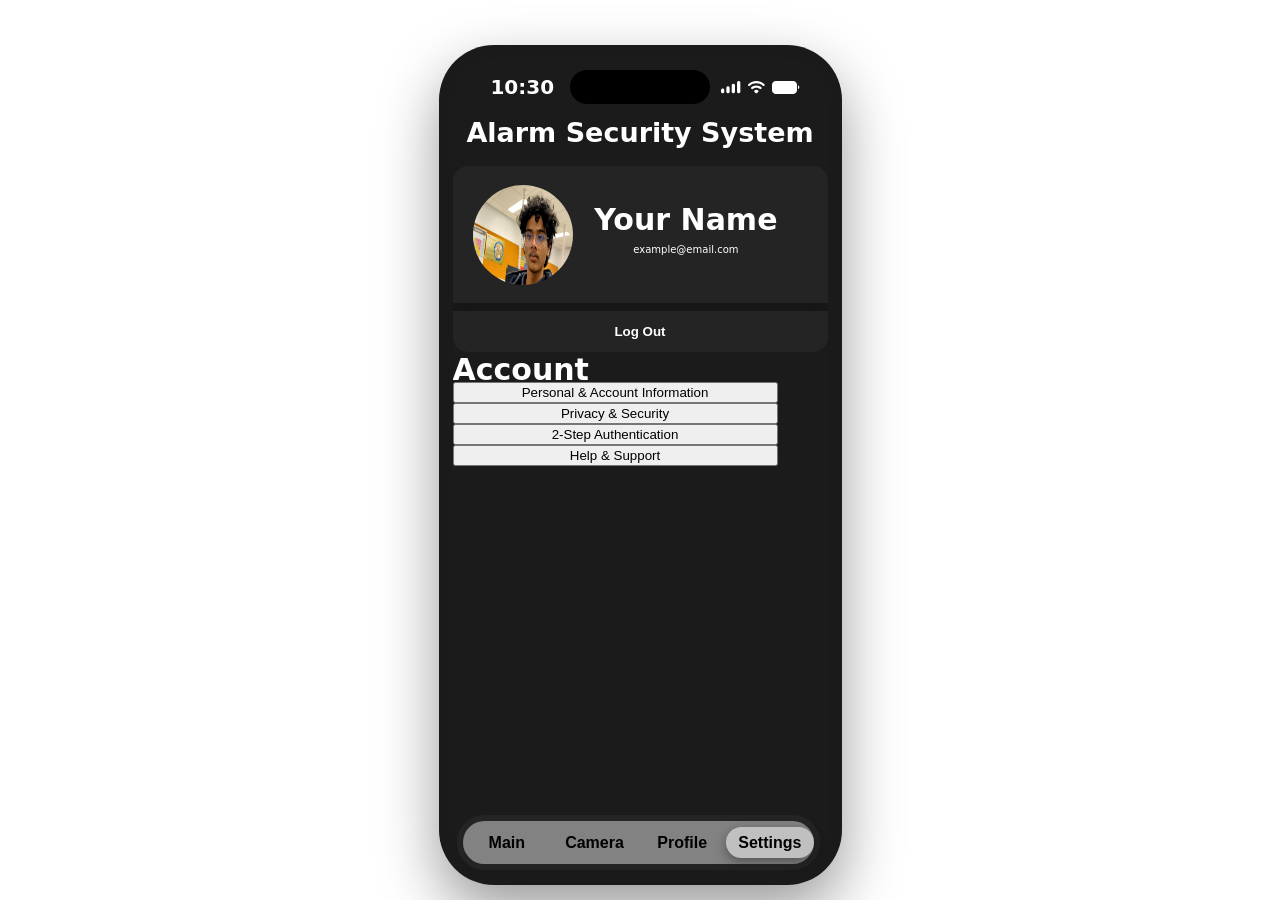
==== settings.html @ 66d37691 "this is some changes for the account thing" ====
<!DOCTYPE html>
<html lang="en">
    <title>Alarm Security System: settings</title>
    <link rel="stylesheet" href="settingsStyle.css">
<head>
    <meta charset="UTF-8">
    <meta name="viewport" content="width=device-width, initial-scale=1.0">
    <title>Settings</title>
</head>
<body>
    <div class="phoneFrame">
        <div class="pageContainer">
            <div class="notch"></div>
            <div class="statusBas">
                <span style="margin-left: 1.1vh">10:30</span>
                <div class="levelBar">
                    <img src="Icons/CellularConnection.svg" alt="CelluarIcon">
                    <img src="Icons/Wifi.svg" alt="WifiIcon">
                    <img src="Icons/Battery.svg" alt="batteryIcon">
                </div>
            </div>
            <h1 class="headerText">Alarm Security System</h1>

            
                
            <div class="ProfileContainer">
                <div class="ProfileImageBar">
                    <img class="profilePicture" src="dataBase/Adwaut.jpg" alt="">

                    <div class="profileTextContainer">
                        <span class="nameText">Your Name</span>
                        <span class="emailText">example@email.com</span>
                    </div>
                </div>

                <div class="Setting_User_Details_Frame">
                    <button class="logOutButton"><span class="logOutText">Log Out</span></button>
                </div>
            </div>

            <div class="AccountContainer" >
                <span class="accountText">Account</span>
                <button class="personal\&AccountInformation"><span>Personal & Account Information</span></button>
                <button class="privacy\&Security"><span>Privacy & Security</span></button>
                <button class="2-StepAuthentication"><span>2-Step Authentication</span></button>
                <button class="Help\&Support"><span>Help & Support</span></button>
            </div>
            

            
        </div>

        <div class="bottemBar">
            <button class="navButton" id="index">Main</button>
            <button class="navButton" id="camera">Camera</button>
            <button class="navButton" id="profile">Profile</button>
            <button class="navButton active" id="settings">Settings</button>
        </div>
    </div>

    
</body>

<script src="script.js"></script>
<script src="tabBar.js"></script>
</html>
---- settingsStyle.css ----
body {
    font-family: system-ui, -apple-system, BlinkMacSystemFont, 'Segoe UI', Roboto, Oxygen, Ubuntu, Cantarell, 'Open Sans', 'Helvetica Neue', sans-serif;
}


.pageContainer {
    background-color: #1f1f1f49;
    min-height: 100%;
    height: 100%;
    width: 100%;
    border-radius: 40px;
    box-sizing: border-box;

    /* 1. Allows content to scroll vertically when it overflows */
    overflow-y: auto;
    overflow-x: hidden; 
}

.pageContainer::-webkit-scrollbar {
    display: none;
}

.headerText {
    color: white;
    text-align: center;
    font-size: 3vh;
    text-wrap-style: auto;
   
}

.phoneFrame {
    width: 375px;
    height: 812px;
    background: #1a1a1a;
    border-radius: 55px;
    padding: 14px;
    box-shadow: 0 25px 60px rgba(0,0,0,0.4);
    position: relative;
    margin-left: auto;
    margin-right: auto;
    margin-top: 5vh;
}

.notch {
    position: absolute;
    top: 25px;
    left: 50%;
    transform: translateX(-50%);
    width: 140px;
    height: 34px;
    background: #000;
    border-radius: 20px;
    z-index: 10;
}

.statusBas {
    display: flex;
    justify-content: space-between;
    align-items: center;
    padding: 16px 28px 0;
    color: white;
    font-size: 20px;
    font-weight: 600;
    font-family: system-ui, -apple-system, BlinkMacSystemFont, 'Segoe UI', Roboto, Oxygen, Ubuntu, Cantarell, 'Open Sans', 'Helvetica Neue', sans-serif;
}



.bottemBar {
    position: absolute;
    bottom: 15px;        /* REQUIRED: Tells sticky WHERE to pin to the bottom */
    z-index: 100;

    width: 90%;
    height: 55px;
    background-color: #828282;
    border-radius: 50px;
    border: 0.7vh solid #242424;
    box-sizing: border-box;

    margin-left: 0.5vh;
    margin-right: auto;

    display: flex;
    justify-content: space-around;
    align-items: center;
}

.navButton {
    width: 100%;
    text-align: center;
    height: 70%;
    border-radius: 20px;
    background: transparent;
    border-width: 0px;
    font-weight: 550;
    font-size: medium;
}

.bottemBar .navButton:hover {
    background-color: #ffffff80;
}

.bottemBar .navButton.active {
    background-color: #ffffff80;
    box-shadow: 0 4px 12px rgba(12, 12, 12, 0.4);
}

.ProfileContainer {
    width: 100%;
    display: flex;
    justify-content: center;
    align-items: center;
    flex-direction: column;
    gap: 8px;
    border-radius: 15px;
    overflow: hidden;
}

.ProfileImageBar{
    width: 100%;
    height: 137px;
    background-color: #242424;
    border-width: 0px;
    text-align: center;
    line-height: 100px;
    display: flex;
    flex-direction: row;
    justify-items: center;
    box-shadow: 0 4px 12px rgba(12, 12, 12, 0.4);
}

.Setting_User_Details_Frame {
    width: 100%;
    height: 41px;
    background-color: #242424;
    border-radius: 0px;
    border-width: 0px;
    text-align: center;
    line-height: 100px;
    box-shadow: 0 4px 12px rgba(12, 12, 12, 0.4);
}

.profileTextContainer {
    display: flex;
    flex-direction: column;
    align-items: center;
    justify-content: center;
    height: 100%;
    overflow: hidden;
    margin-right: 50px;

}

.profilePicture {
    display: block;
    width: 100px;
    height: 100px;
    border-radius: 100%;
    margin-left: auto;
    margin-right: auto;
    margin-top: auto;
    margin-bottom: auto;
}

.profileTextContainer .nameText {
      display: inline;
    font-size: 30px;
    box-sizing: border-box;
    color: white;
    margin-bottom: 0px;
    height: 30px;
    font-weight: bold;
}

.profileTextContainer .emailText {
    display: inline;
    font-size: 10px;
    box-sizing: border-box;
    color: white;
    
}

.logOutButton {
    display: block;
    height: 100%;
    width: 50%;
    margin: auto auto auto auto;
    color: rgb(255, 255, 255);
    background-color: #242424;
    border-width: 0px;
    font-weight: bold;
}

.AccountContainer {
    display: flex;
    flex-direction: column;
    align-items: left;
    justify-content: left;
    height: 100%;
    overflow: hidden;
    margin-right: 50px;
}

.accountText {
    display: inline;
    font-size: 30px;
    box-sizing: border-box;
    color: white;
    margin-bottom: 0px;
    height: 30px;
    font-weight: bold;
}

.accountContainer .personal\&AccountInformation, {
    display: block;
    height: 100%;
    width: 50%;
    margin: auto auto auto auto;
    color: rgb(255, 255, 255);
    background-color: #242424;
    border-width: 0px;
    font-weight: bold;
}
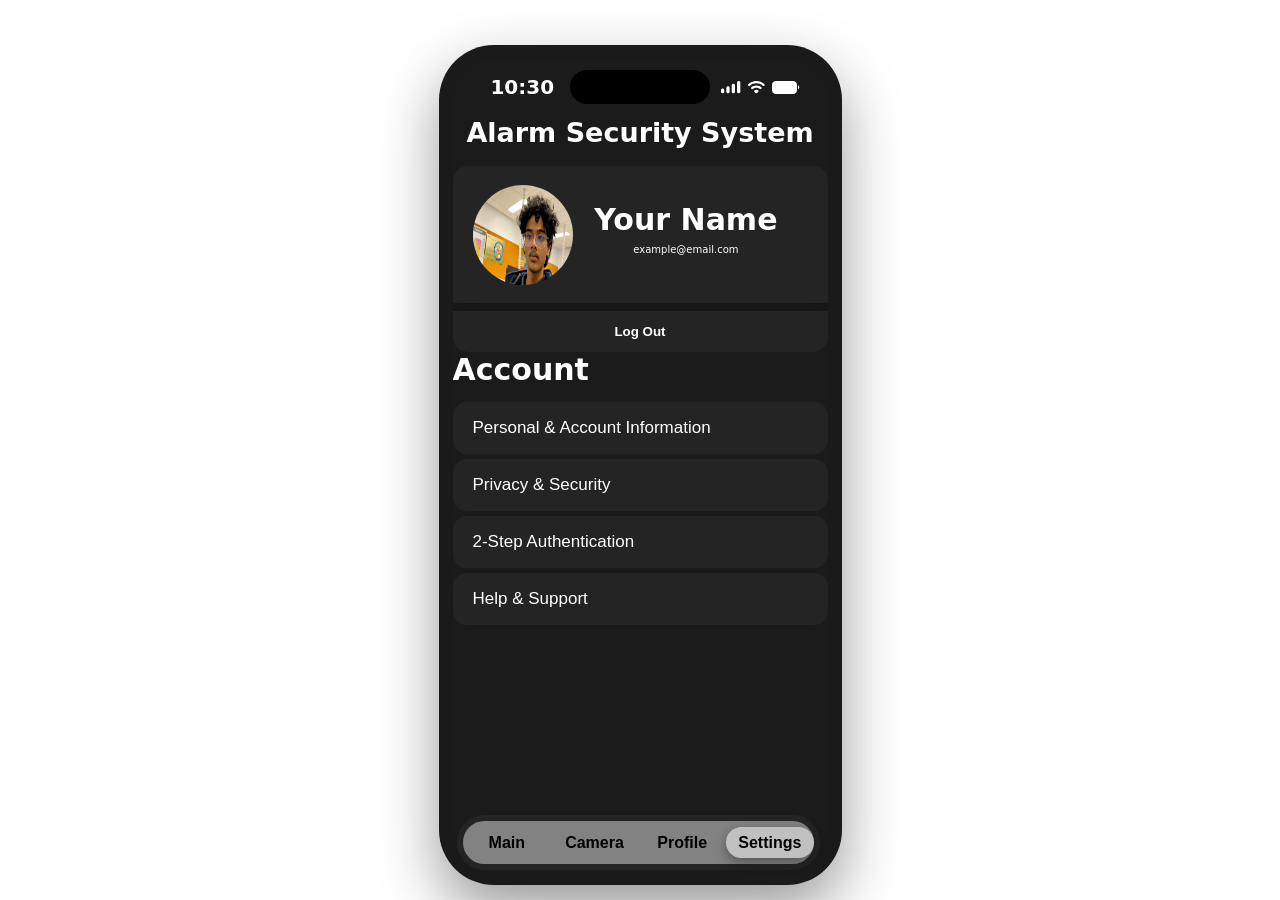
==== commit 56eaa806: "Merge branch 'secoundary' of https://github.com/SwampVoid/SAT-1 into secoundary" ====
--- a/settings.html
+++ b/settings.html
@@ -34,7 +34,7 @@
                 </div>
 
                 <div class="Setting_User_Details_Frame">
-                    <button class="logOutButton"><span class="logOutText">Log Out</span></button>
+                    <button class="logOutButton" id="logOutButton"><span class="logOutText">Log Out</span></button>
                 </div>
             </div>
 
@@ -61,6 +61,6 @@
     
 </body>
 
-<script src="script.js"></script>
+<script src="settingsPage.js"></script>
 <script src="tabBar.js"></script>
 </html>
--- a/settingsStyle.css
+++ b/settingsStyle.css
@@ -164,7 +164,7 @@
 }
 
 .profileTextContainer .nameText {
-      display: inline;
+    display: inline;
     font-size: 30px;
     box-sizing: border-box;
     color: white;
@@ -196,10 +196,12 @@
     display: flex;
     flex-direction: column;
     align-items: left;
-    justify-content: left;
-    height: 100%;
+    justify-content: start;
+    height: 100%;
+    Width: 100%;
     overflow: hidden;
     margin-right: 50px;
+    border-radius: 20px;
 }
 
 .accountText {
@@ -210,15 +212,23 @@
     margin-bottom: 0px;
     height: 30px;
     font-weight: bold;
-}
-
-.accountContainer .personal\&AccountInformation, {
+    margin-bottom: 20px;
+    border-radius: 20px;
+}
+
+.AccountContainer button {
     display: block;
-    height: 100%;
-    width: 50%;
-    margin: auto auto auto auto;
-    color: rgb(255, 255, 255);
-    background-color: #242424;
-    border-width: 0px;
-    font-weight: bold;
+    size: 90%;
+    width: 100%;
+    padding: 16px 20px;
+    margin: 0;
+    color: white;
+    background-color: #242424;
+    border: none;
+    border-radius: 14px;
+    font-weight: normal;
+    font-size: 17px;
+    text-align: left;
+    cursor: pointer;
+    margin-bottom: 5px;
 }
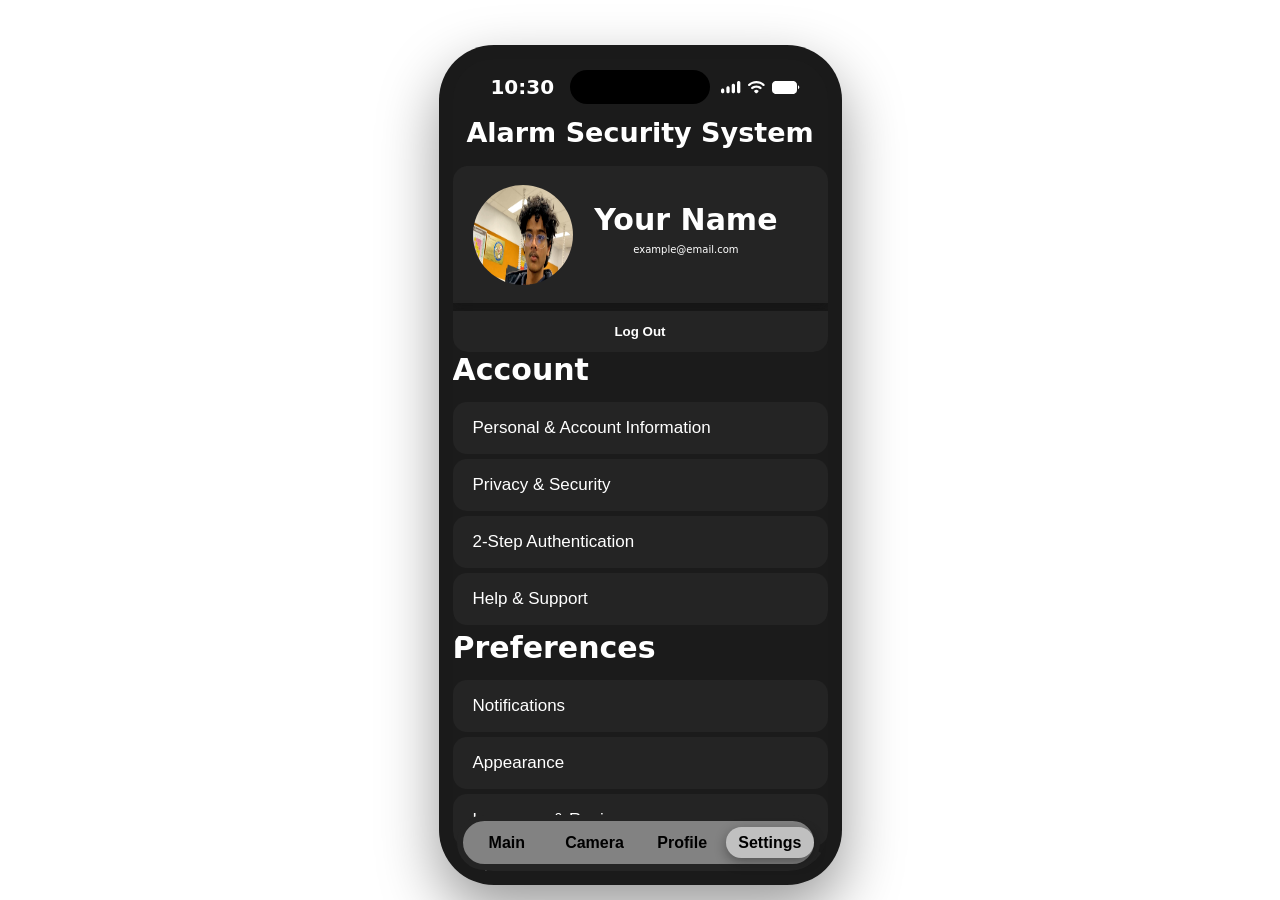
==== commit d9b0edd0: "wsfd" ====
--- a/settings.html
+++ b/settings.html
@@ -45,6 +45,16 @@
                 <button class="2-StepAuthentication"><span>2-Step Authentication</span></button>
                 <button class="Help\&Support"><span>Help & Support</span></button>
             </div>
+
+            <div class="PreferencesContainer" >
+                <span class="PreferencesText">Preferences</span>
+                <button class="Notifications"><span>Notifications</span></button>
+                <button class="Appearance"><span>Appearance</span></button>
+                <button class="Language&Region"><span>Language & Region</span></button>
+                <button class="Shortcuts"><span>Shortcuts</span></button>
+                <button class="Location"><span>Location</span></button>
+                <button class="AdjustCamera"><span>Adjust Camera</span></button>
+            </div>
             
 
             
--- a/settingsStyle.css
+++ b/settingsStyle.css
@@ -164,7 +164,7 @@
 }
 
 .profileTextContainer .nameText {
-    display: inline;
+      display: inline;
     font-size: 30px;
     box-sizing: border-box;
     color: white;
@@ -197,7 +197,6 @@
     flex-direction: column;
     align-items: left;
     justify-content: start;
-    height: 100%;
     Width: 100%;
     overflow: hidden;
     margin-right: 50px;
@@ -218,7 +217,44 @@
 
 .AccountContainer button {
     display: block;
-    size: 90%;
+    width: 100%;
+    padding: 16px 20px;
+    margin: 0;
+    color: white;
+    background-color: #242424;
+    border: none;
+    border-radius: 14px;
+    font-weight: normal;
+    font-size: 17px;
+    text-align: left;
+    cursor: pointer;
+    margin-bottom: 5px;
+}
+
+.PreferencesContainer {
+    display: flex;
+    flex-direction: column;
+    align-items: left;
+    justify-content: start;
+    height: 100%;
+    Width: 100%;
+    overflow: hidden;
+    margin-right: 50px;
+    border-radius: 20px;
+}
+.PreferencesText {
+    display: inline;
+    font-size: 30px;
+    box-sizing: border-box;
+    color: white;
+    margin-bottom: 0px;
+    height: 30px;
+    font-weight: bold;
+    margin-bottom: 20px;
+    border-radius: 20px;
+}
+.PreferencesContainer button {
+    display: block;
     width: 100%;
     padding: 16px 20px;
     margin: 0;
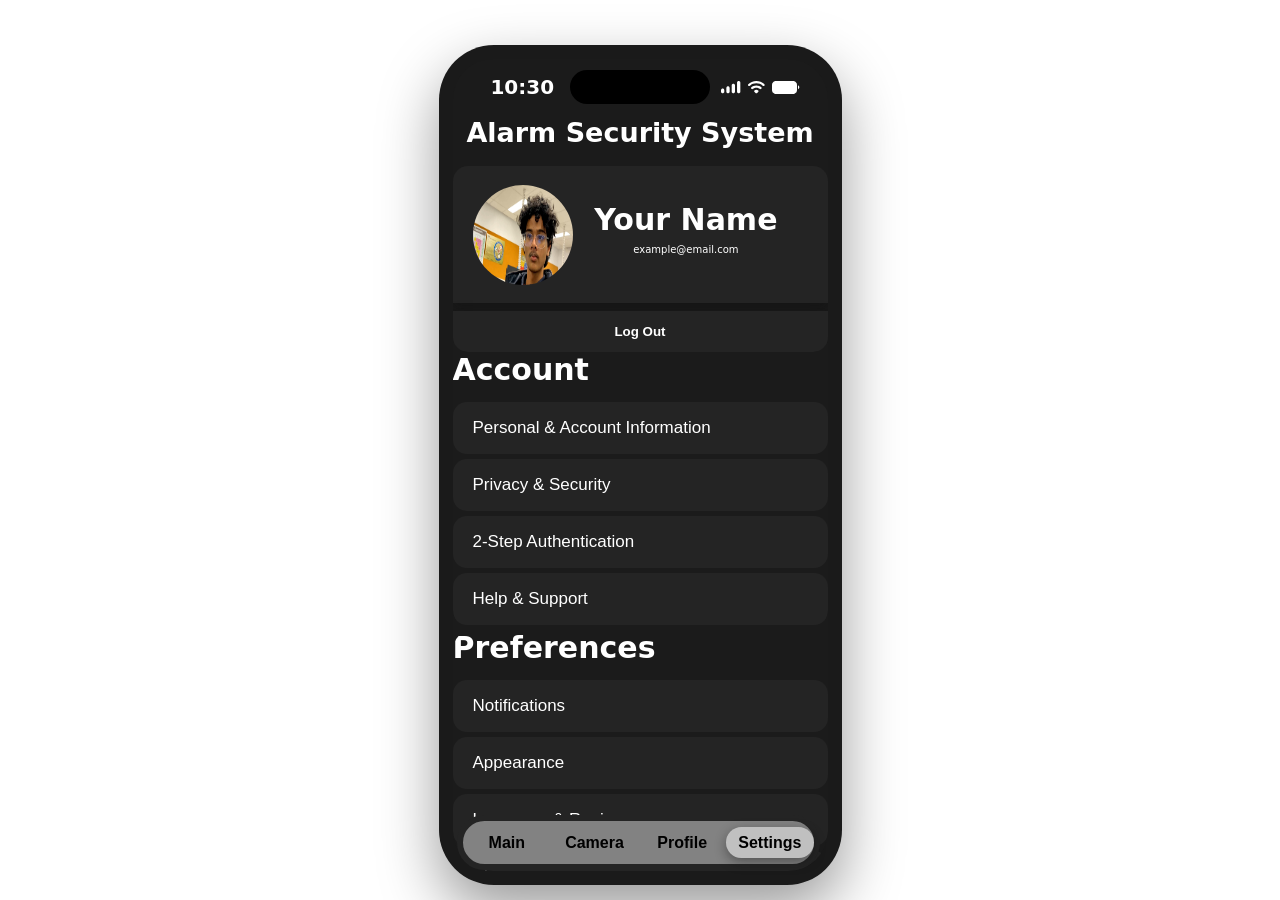
==== commit a1cdbfe6: "wef" ====
--- a/settings.html
+++ b/settings.html
@@ -55,6 +55,11 @@
                 <button class="Location"><span>Location</span></button>
                 <button class="AdjustCamera"><span>Adjust Camera</span></button>
             </div>
+
+            <div class="FAQ">
+                <span class="FAQText">FAQ</span>
+                <button class="Contactus"><span>Contact Us</span></button>
+                <button class="AdvancedSettings"><span>Advanced Settings</span></button>
             
 
             
--- a/settingsStyle.css
+++ b/settingsStyle.css
@@ -2,6 +2,13 @@
     font-family: system-ui, -apple-system, BlinkMacSystemFont, 'Segoe UI', Roboto, Oxygen, Ubuntu, Cantarell, 'Open Sans', 'Helvetica Neue', sans-serif;
 }
 
+button {
+    transition: transform 0.25s ease;
+}
+
+button:hover {
+    transform: scale(0.97);
+}
 
 .pageContainer {
     background-color: #1f1f1f49;
@@ -95,6 +102,8 @@
     border-width: 0px;
     font-weight: 550;
     font-size: medium;
+
+    transition: background-color 0.5s ease;
 }
 
 .bottemBar .navButton:hover {
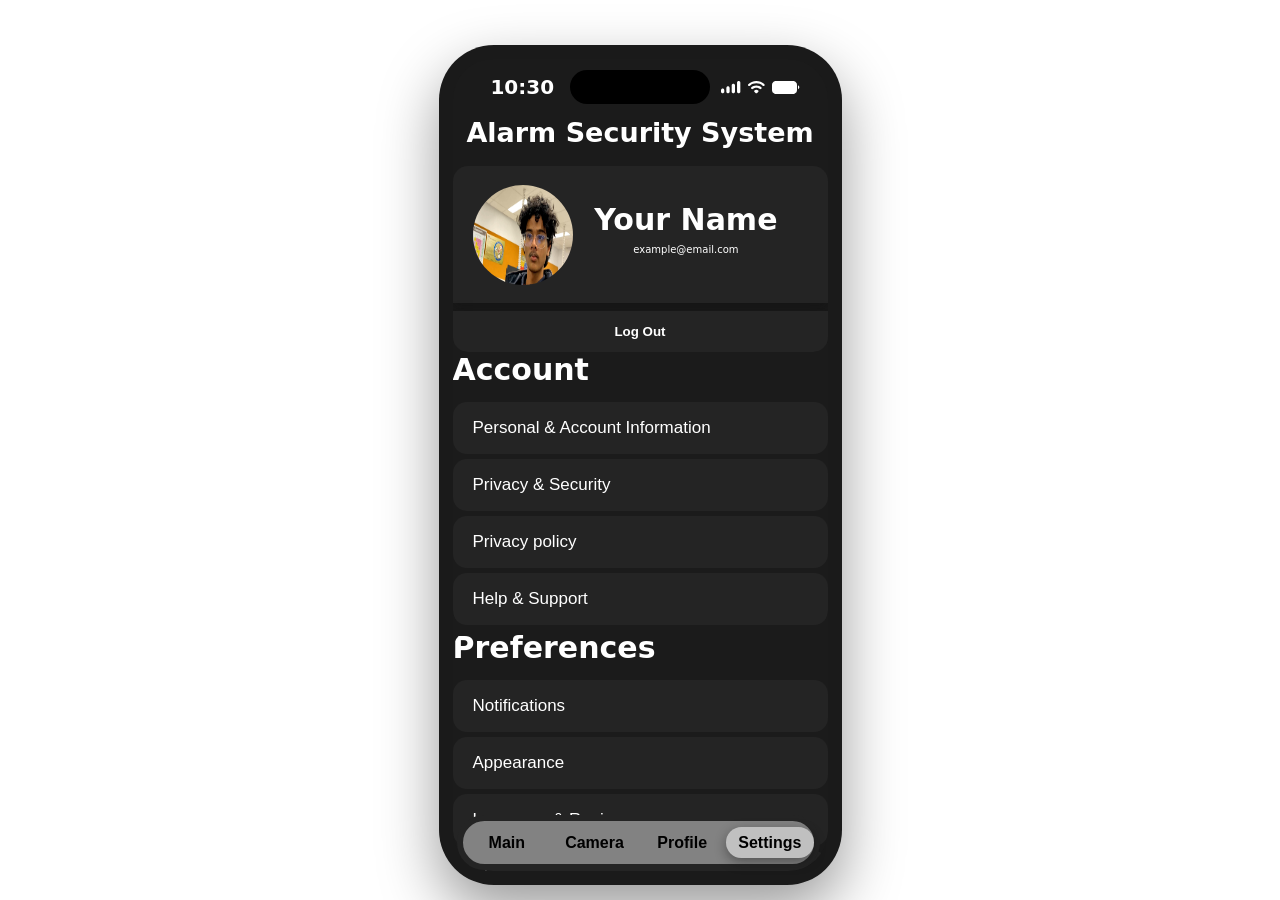
==== commit 17f6810c: "PrivcalyPollcy buttons" ====
--- a/settings.html
+++ b/settings.html
@@ -42,7 +42,7 @@
                 <span class="accountText">Account</span>
                 <button class="personal\&AccountInformation"><span>Personal & Account Information</span></button>
                 <button class="privacy\&Security"><span>Privacy & Security</span></button>
-                <button class="2-StepAuthentication"><span>2-Step Authentication</span></button>
+                <button class="Privacy policy" id="privacy"><span>Privacy policy</span></button>
                 <button class="Help\&Support"><span>Help & Support</span></button>
             </div>
 
@@ -56,7 +56,7 @@
                 <button class="AdjustCamera"><span>Adjust Camera</span></button>
             </div>
 
-            <div class="FAQ">
+            <div class="FAQContainer">
                 <span class="FAQText">FAQ</span>
                 <button class="Contactus"><span>Contact Us</span></button>
                 <button class="AdvancedSettings"><span>Advanced Settings</span></button>
@@ -66,10 +66,10 @@
         </div>
 
         <div class="bottemBar">
-            <button class="navButton" id="index">Main</button>
-            <button class="navButton" id="camera">Camera</button>
-            <button class="navButton" id="profile">Profile</button>
-            <button class="navButton active" id="settings">Settings</button>
+            <button class="navButton" id="index"><span>Main</span></button>
+            <button class="navButton" id="camera"><span>Camera</span></button>
+            <button class="navButton" id="profile"><span>Profile</span></button>
+            <button class="navButton active" id="settings"><span>Settings</span></button>
         </div>
     </div>
 
--- a/settingsStyle.css
+++ b/settingsStyle.css
@@ -7,8 +7,9 @@
 }
 
 button:hover {
-    transform: scale(0.97);
-}
+    transform: scale(0.95);
+}
+
 
 .pageContainer {
     background-color: #1f1f1f49;
@@ -93,6 +94,24 @@
     align-items: center;
 }
 
+.bottemBar::after {
+    content: "";
+    position: absolute;
+    top: 15%;
+    left: 0;
+    height: 70%;
+    border-radius: 20px;
+
+    background-color: #ffffff80;
+    box-shadow: 0 4px 12px rgba(12, 12, 12, 0.4);
+
+    z-index: 1;
+
+    width: var(--slider-width);
+    transform: translateX(var(--slider-x));
+    transition: transform 0.3s ease, width 0.3s ease;
+}
+
 .navButton {
     width: 100%;
     text-align: center;
@@ -104,10 +123,36 @@
     font-size: medium;
 
     transition: background-color 0.5s ease;
-}
-
-.bottemBar .navButton:hover {
+
+    position: relative;
+
+
+}
+
+.navButton span {
+    position: relative;
+    z-index: 3;
+}
+
+.bottemBar .navButton::after {
+    content: "";
+    height: 100%;
+    width: 100%;
     background-color: #ffffff80;
+    left: 0;
+    bottom: 0;
+
+    position: absolute;
+    z-index: 2;
+
+    border-radius: 50px;
+
+    opacity: 0;
+    transition: opacity 0.2s ease-in-out;
+}
+
+.bottemBar .navButton:hover::after {
+    opacity: 1;
 }
 
 .bottemBar .navButton.active {
@@ -245,7 +290,6 @@
     flex-direction: column;
     align-items: left;
     justify-content: start;
-    height: 100%;
     Width: 100%;
     overflow: hidden;
     margin-right: 50px;
@@ -263,6 +307,46 @@
     border-radius: 20px;
 }
 .PreferencesContainer button {
+    display: block;
+    width: 100%;
+    padding: 16px 20px;
+    margin: 0;
+    color: white;
+    background-color: #242424;
+    border: none;
+    border-radius: 14px;
+    font-weight: normal;
+    font-size: 17px;
+    text-align: left;
+    cursor: pointer;
+    margin-bottom: 5px;
+}
+
+.FAQContainer {
+    display: flex;
+    flex-direction: column;
+    align-items: left;
+    justify-content: start;
+    height: 30%;
+    Width: 100%;
+    overflow: hidden;
+    margin-right: 50px;
+    border-radius: 20px;
+}
+
+.FAQText {
+    display: inline;
+    font-size: 30px;
+    box-sizing: border-box;
+    color: white;
+    margin-bottom: 0px;
+    height: 30px;
+    font-weight: bold;
+    margin-bottom: 20px;
+    border-radius: 20px;
+}
+
+.FAQContainer button {
     display: block;
     width: 100%;
     padding: 16px 20px;
